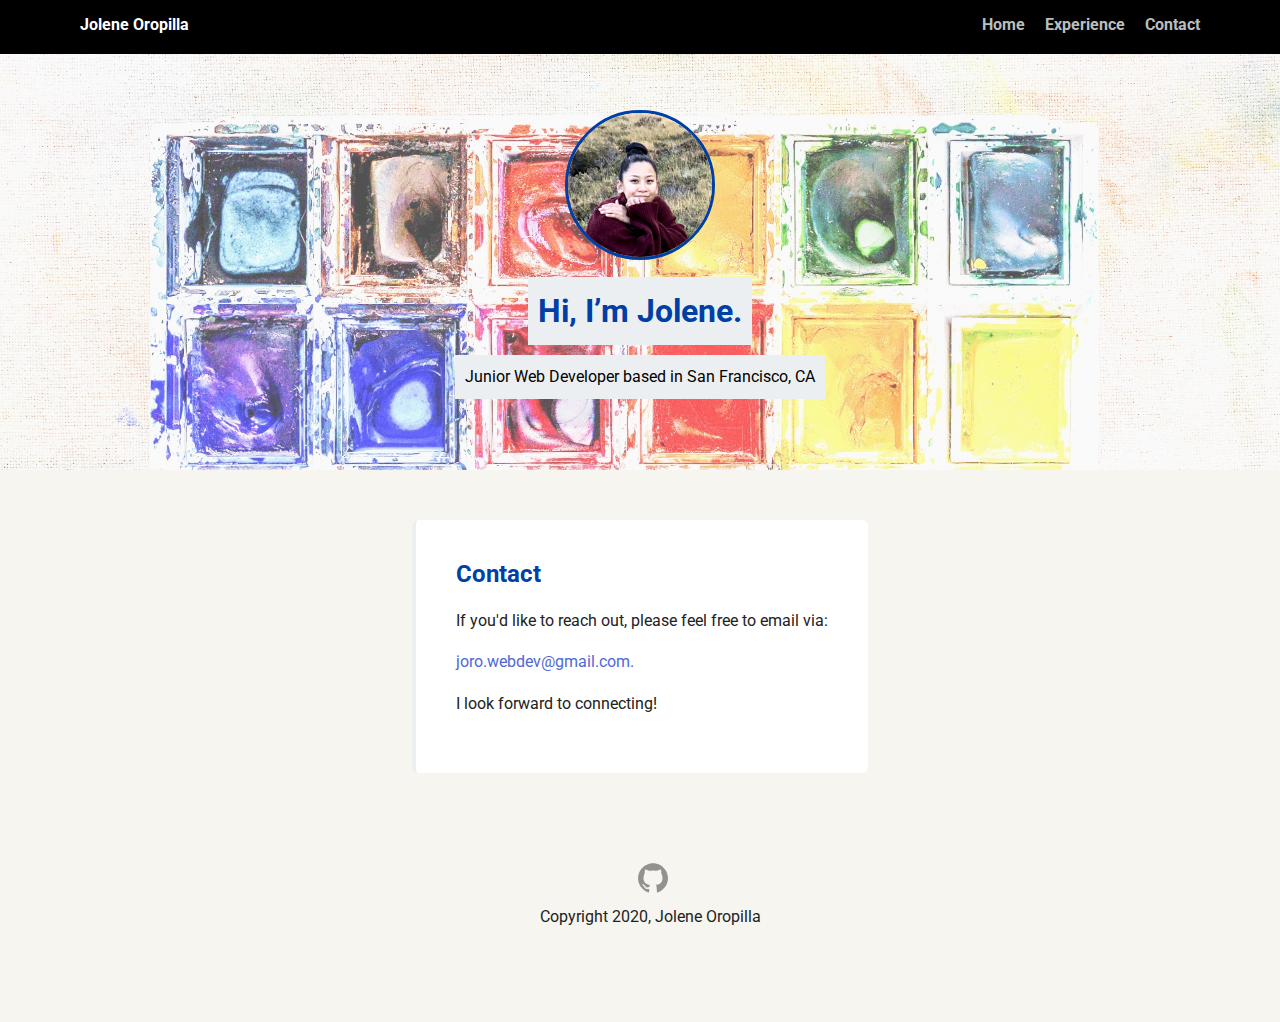
==== contact.html @ f59d0223 "Updated contact.html" ====
<!doctype html>
<html lang="en">
<head>
  <meta charset="utf-8">
  <title>Contact</title>
  <meta name="viewport" content="width=device-width, initial-scale=1.0">
  <link rel="stylesheet" href="styles.css">
  <link href="https://fonts.googleapis.com/css?family=Muli%7CRoboto:400,300,500,700,900" rel="stylesheet"></head>
  <body>

    <div class="main-nav">
        <ul class="nav">
          <li class="name">Jolene Oropilla</li>
          <li><a href="index.html">Home</a></li>
          <li><a href="experience.html">Experience</a></li>
          <li><a href="contact.html">Contact</a></li>
        </ul>
    </div>

    <header>
      <img src="images/profile.png" alt="portrait of JO" class="profile-image">
      <h1 class="tag name">Hi, I’m Jolene.</h1>
      <p class="tag location">Junior Web Developer based in San Francisco, CA</p>
    </header>

    <main class="flex">
      <div class="card">
        <h2>Contact</h2>
        <p>
          If you'd like to reach out, please feel free to email via:
        <p>
        <p>
          <a href="mailto:joro.webdev@gmail.com?subject=Reaching%20Out%20Via%20Profile%20Page">joro.webdev@gmail.com.</a>
        </p>
        <p>
          I look forward to connecting!
        </p>
      </div>

    </main>
    <footer>
      <ul>
        <li><a href="https://github.com/jorowebdev" class="social github">Github</a></li>
      </ul>
      <p class="copyright">Copyright 2020, Jolene Oropilla</p>
    </footer>
  </body>
  </html>
---- styles.css ----
/* Global Layout Set-up */
* {
  box-sizing: border-box;
}

body {
  margin: 0;
  padding: 0;
  text-align: center;
  font-family: 'Roboto', sans-serif;
  color: #222;
  background: #f7f5f0;
}
/* Link Styles */

a {
  text-decoration: none;
  color: #babdbe;
}
a:hover {
  color: #6633ff;
}

/* Section Styles */

.main-nav {
  width: 100%;
  background: black;
  min-height: 30px;
  padding: 10px;
  position: fixed;
  text-align: center;
}
.nav {
  display: flex;
  justify-content: space-around;
  font-weight: 700;
  list-style-type: none;
  margin: 0 auto;
  padding: 0;
}

.nav .name {
    display: block;
    margin-right: auto;
    color: white;
}
.nav li {
  padding: 5px 10px 10px 10px;
}
.nav a {
  transition: all .5s;
}
.nav a:hover {
  color: white
}

header {
  text-align: center;
  background: url('images/watercolors.jpg') no-repeat top center ;
  background-size: cover;
  overflow: hidden;
  padding-top: 60px;
}
header {
  line-height: 1.5;
}
header .profile-image {
  margin-top: 50px;
  width: 150px;
  height: 150px;
  border-radius: 50%;
  border: 3px solid #003fa5 ;
  transition: all .5s;
}
header .profile-image:hover {
  transform: scale(1.2) rotate(5deg);
}
.tag {
  background-color: #eceff1;
  color: #003fa5;
  padding: 10px;
  display: table;
  margin: 10px auto;
}
.location {
  background-color: #eceff1;
  color: black;
}
.card {
  margin: 30px;
  padding: 20px 40px 40px;
  max-width: 500px;
  text-align: left;
  background: #fff;
  border-left: 4px solid #eceff1;
  border-radius: 6px;
  transition: all .5s;
}
.card:hover {
  border-color: #5169d7;
}
.card img {
  width: 100%;
  padding-top: 5%;
}
.card h2 {
  color: #003fa5;
}
.card a {
  color: #5069d6;
}

ul.skills {
  padding: 0;
  text-align: center;
}

.skills li {
  border-radius: 6px;
  display: inline-block;
  background: #5169d7;
  color: white;
  padding: 5px 10px;
  margin: 2px;
}

.skills li:nth-child(odd) {
  background: #003fa5;
}

ul.experience {
  padding: 0;
  list-style-type: none;
}

footer {
  width: 100%;
  min-height: 30px;
  padding: 20px 0 40px 20px;
}

footer .copyright {
  top: -8px;
  font-size: .75em;
}

footer ul {
  list-style-type: none;
  margin: 0;
  padding: 0;
}

footer ul li {
  display: inline-block;
}

a.social {
  display: inline-block;
  text-indent: -9999px;
  margin-left: 5px;
  width: 30px;
  height: 30px;
  background-size: 30px 30px;
  opacity: .4;
  transition: all .5s;
}
a.github {
  background-image: url(images/github.svg);
}
a.social:hover {
  opacity: 1;
}
.clearfix {
  clear: both;
}

/* Styles for larger screens */
@media screen and (min-width: 720px) {

  .flex {
      display: -ms-flexbox;      /* TWEENER - IE 10 */
      display: flex;
      max-width: 1200px;
      -ms-flex-pack: distribute;
      justify-content: space-around;
      margin: 0 auto;
  }

  header {
    min-height: 470px;
  }

  .nav {
    max-width: 1200px;
    padding: 0 30px;
  }


  main {
    padding-top: 20px;
  }

  main p {
    line-height: 1.6em;
  }

  footer {
    font-size: 1.3em;
    max-width: 1200px;
    margin: 40px auto;
  }

}
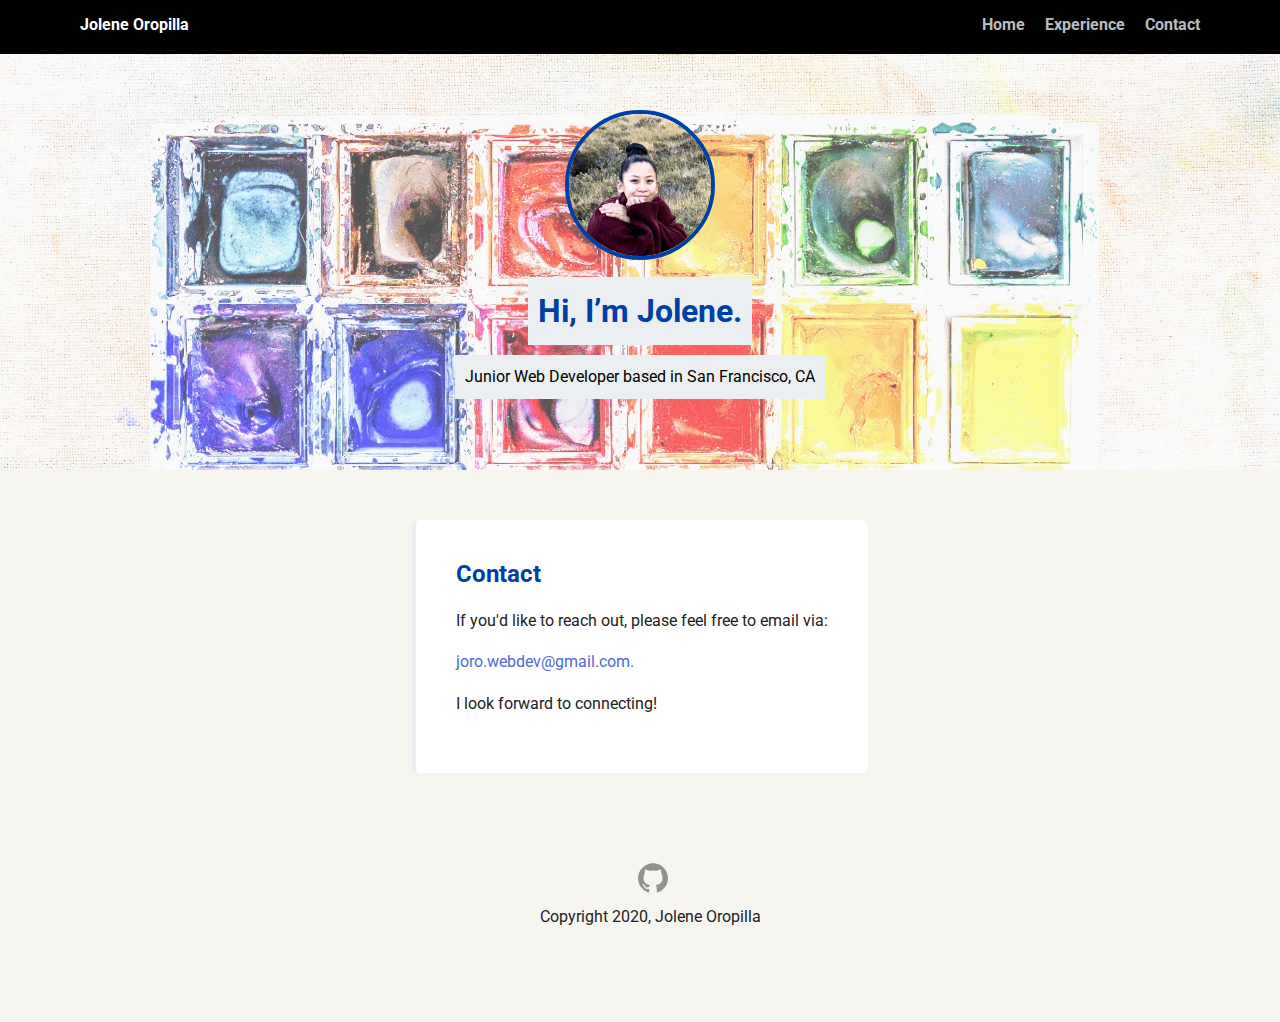
==== commit 455c7508: "Updated all html files" ====
--- a/contact.html
+++ b/contact.html
@@ -8,14 +8,14 @@
   <link href="https://fonts.googleapis.com/css?family=Muli%7CRoboto:400,300,500,700,900" rel="stylesheet"></head>
   <body>
 
-    <div class="main-nav">
+    <nav class="main-nav">
         <ul class="nav">
           <li class="name">Jolene Oropilla</li>
           <li><a href="index.html">Home</a></li>
           <li><a href="experience.html">Experience</a></li>
           <li><a href="contact.html">Contact</a></li>
         </ul>
-    </div>
+    </nav>
 
     <header>
       <img src="images/profile.png" alt="portrait of JO" class="profile-image">
@@ -30,7 +30,7 @@
           If you'd like to reach out, please feel free to email via:
         <p>
         <p>
-          <a href="mailto:joro.webdev@gmail.com?subject=Reaching%20Out%20Via%20Profile%20Page">joro.webdev@gmail.com.</a>
+          <a href="mailto:joro.webdev@gmail.com?subject=Reaching%20Out%20Via%20Profile%20Page" target="_blank">joro.webdev@gmail.com.</a>
         </p>
         <p>
           I look forward to connecting!
--- a/styles.css
+++ b/styles.css
@@ -70,11 +70,11 @@
   width: 150px;
   height: 150px;
   border-radius: 50%;
-  border: 3px solid #003fa5 ;
+  border: 4px solid #003fa5 ;
   transition: all .5s;
 }
 header .profile-image:hover {
-  transform: scale(1.2) rotate(5deg);
+  transform: scale(1.5);
 }
 .tag {
   background-color: #eceff1;
